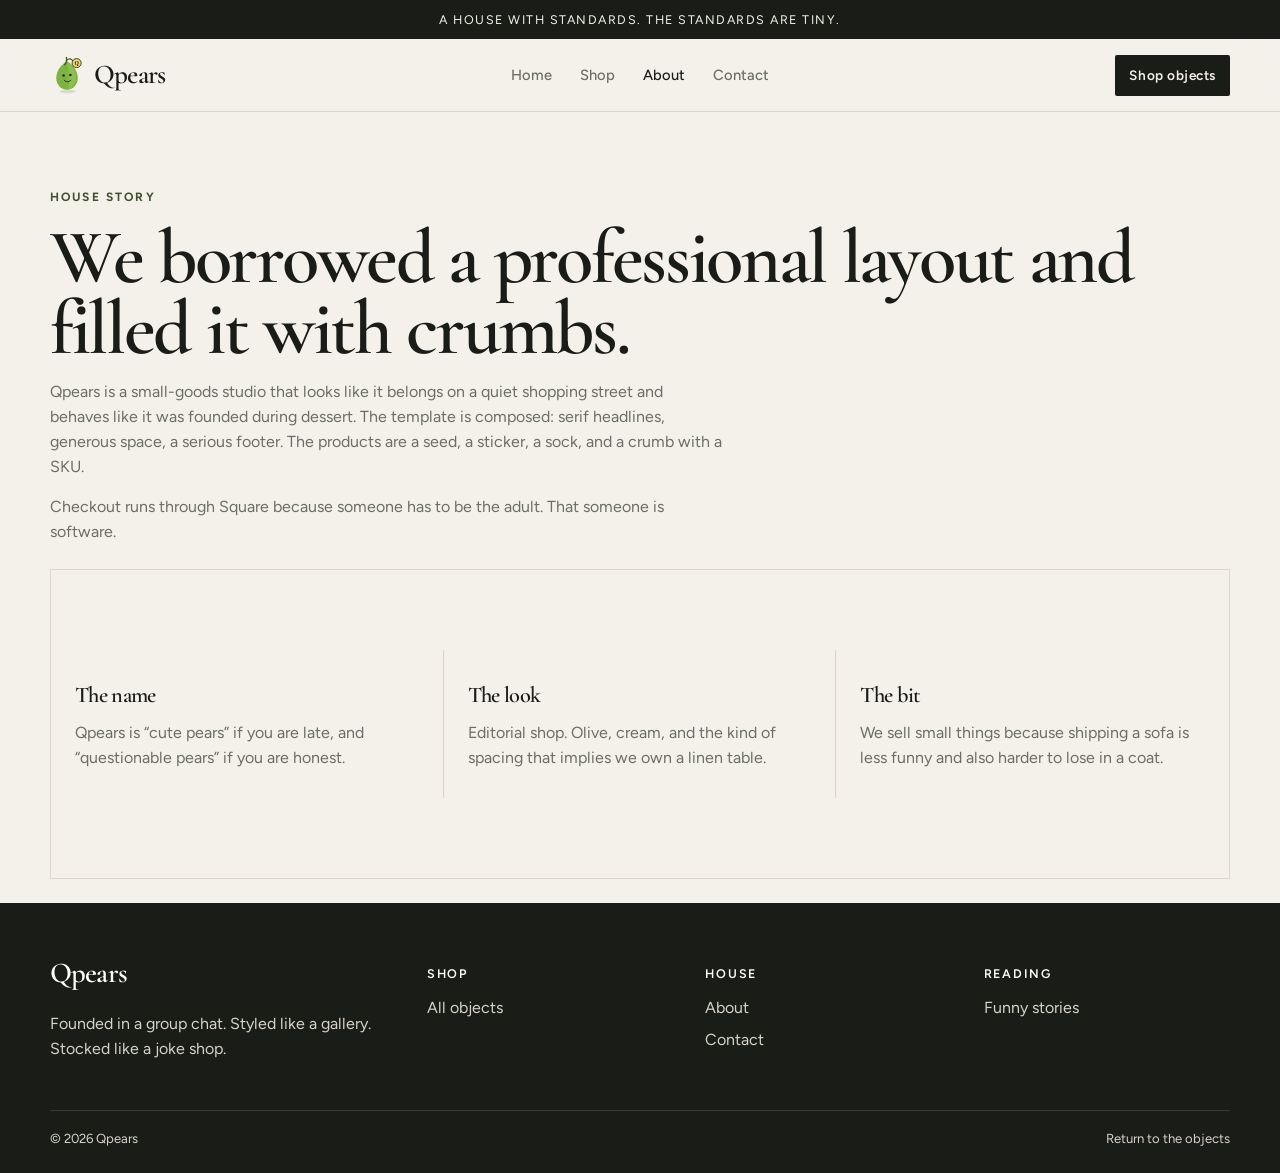
==== about.html @ 50240536 "Publish the Qpears static shop for GitHub Pages. The site is a public joke storefront with Square ch" ====
<!DOCTYPE html>
<html lang="en">
<head>
  <meta charset="UTF-8">
  <meta name="viewport" content="width=device-width, initial-scale=1">
  <title>About — Qpears</title>
  <link rel="preconnect" href="https://fonts.googleapis.com">
  <link rel="preconnect" href="https://fonts.gstatic.com" crossorigin>
  <link href="https://fonts.googleapis.com/css2?family=Cormorant+Garamond:wght@500;600;700&family=Figtree:wght@400;500;600;700&display=swap" rel="stylesheet">
  <link rel="stylesheet" href="styles.css">
</head>
<body>
  <div class="announce">A house with standards. The standards are tiny.</div>
  <header class="site-header">
    <div class="wrap header-inner">
      <a class="brand" href="index.html">
        <img src="assets/logo.svg" alt="">
        Qpears
      </a>
      <nav>
        <a href="index.html">Home</a>
        <a href="shop.html">Shop</a>
        <a href="about.html" aria-current="page">About</a>
        <a href="contact.html">Contact</a>
      </nav>
      <div class="header-actions">
        <a class="btn btn-primary btn-small" href="shop.html">Shop objects</a>
        <button class="nav-toggle" type="button" aria-label="Open menu">
          <span></span><span></span><span></span>
        </button>
      </div>
    </div>
  </header>

  <main class="wrap">
    <section class="page-hero">
      <p class="eyebrow">House story</p>
      <h1>We borrowed a professional layout and filled it with crumbs.</h1>
      <div class="prose">
        <p>Qpears is a small-goods studio that looks like it belongs on a quiet shopping street and behaves like it was founded during dessert. The template is composed: serif headlines, generous space, a serious footer. The products are a seed, a sticker, a sock, and a crumb with a SKU.</p>
        <p>Checkout runs through Square because someone has to be the adult. That someone is software.</p>
      </div>
    </section>

    <section class="section trust" style="border:1px solid var(--line)">
      <article>
        <h3>The name</h3>
        <p>Qpears is “cute pears” if you are late, and “questionable pears” if you are honest.</p>
      </article>
      <article>
        <h3>The look</h3>
        <p>Editorial shop. Olive, cream, and the kind of spacing that implies we own a linen table.</p>
      </article>
      <article>
        <h3>The bit</h3>
        <p>We sell small things because shipping a sofa is less funny and also harder to lose in a coat.</p>
      </article>
    </section>
  </main>

  <footer class="site-footer">
    <div class="wrap footer-grid">
      <div>
        <h2>Qpears</h2>
        <p>Founded in a group chat. Styled like a gallery. Stocked like a joke shop.</p>
      </div>
      <div>
        <h3>Shop</h3>
        <ul><li><a href="shop.html">All objects</a></li></ul>
      </div>
      <div>
        <h3>House</h3>
        <ul>
          <li><a href="about.html">About</a></li>
          <li><a href="contact.html">Contact</a></li>
        </ul>
      </div>
      <div>
        <h3>Reading</h3>
        <ul><li><a href="README.md">Funny stories</a></li></ul>
      </div>
    </div>
    <div class="wrap legal">
      <span>© 2026 Qpears</span>
      <a href="shop.html">Return to the objects</a>
    </div>
  </footer>
  <script src="shop.js"></script>
</body>
</html>
---- styles.css ----
:root {
  --bg: #f4f1eb;
  --surface: #fffcf7;
  --ink: #1a1c18;
  --muted: #6a6e64;
  --accent: #3d5330;
  --accent-soft: #e7eee0;
  --line: #ddd6c8;
  --gold: #c4a35a;
  --shadow: 0 20px 40px rgba(26, 28, 24, 0.06);
}

* { box-sizing: border-box; }
html { scroll-behavior: smooth; }
body {
  margin: 0;
  color: var(--ink);
  background: var(--bg);
  font-family: "Figtree", sans-serif;
  line-height: 1.55;
}

img { max-width: 100%; display: block; }
a { color: inherit; }
button, input, textarea { font: inherit; }
.wrap {
  width: min(1180px, calc(100% - 48px));
  margin: 0 auto;
}

.announce {
  background: var(--ink);
  color: #f4f1eb;
  font-size: 0.78rem;
  letter-spacing: 0.12em;
  text-transform: uppercase;
  text-align: center;
  padding: 10px 16px;
}

.site-header {
  position: sticky;
  top: 0;
  z-index: 20;
  background: rgba(244, 241, 235, 0.92);
  backdrop-filter: blur(16px);
  border-bottom: 1px solid var(--line);
}
.header-inner {
  display: grid;
  grid-template-columns: auto 1fr auto;
  align-items: center;
  gap: 24px;
  min-height: 72px;
}
.brand {
  display: flex;
  align-items: center;
  gap: 10px;
  text-decoration: none;
  font-family: "Cormorant Garamond", serif;
  font-size: 1.7rem;
  font-weight: 600;
  letter-spacing: -0.03em;
}
.brand img { width: 34px; height: 40px; }
nav {
  display: flex;
  justify-content: center;
  gap: 28px;
}
nav a {
  text-decoration: none;
  font-size: 0.92rem;
  font-weight: 500;
  color: var(--muted);
}
nav a:hover,
nav a[aria-current="page"] { color: var(--ink); }
.header-actions {
  display: flex;
  align-items: center;
  gap: 12px;
}
.nav-toggle {
  display: none;
  border: 1px solid var(--line);
  background: var(--surface);
  padding: 8px 10px;
  cursor: pointer;
}
.nav-toggle span {
  display: block;
  width: 16px;
  height: 1.5px;
  background: var(--ink);
  margin: 3px 0;
}

.btn {
  display: inline-flex;
  align-items: center;
  justify-content: center;
  gap: 8px;
  text-decoration: none;
  border: 0;
  cursor: pointer;
  border-radius: 2px;
  padding: 12px 18px;
  font-weight: 600;
  letter-spacing: 0.04em;
}
.btn-primary { background: var(--ink); color: var(--bg); }
.btn-primary:hover { background: var(--accent); }
.btn-ghost {
  background: transparent;
  box-shadow: inset 0 0 0 1px var(--ink);
}
.btn-ghost:hover { background: var(--accent-soft); }
.btn-small { padding: 10px 14px; font-size: 0.85rem; }

.hero {
  display: grid;
  grid-template-columns: 1.05fr 0.95fr;
  min-height: 72vh;
}
.hero-copy {
  display: flex;
  flex-direction: column;
  justify-content: center;
  padding: 72px 0;
  padding-right: 48px;
}
.eyebrow {
  font-size: 0.75rem;
  letter-spacing: 0.18em;
  text-transform: uppercase;
  color: var(--accent);
  font-weight: 700;
}
h1, h2, h3 { font-family: "Cormorant Garamond", serif; letter-spacing: -0.03em; font-weight: 600; }
h1 {
  font-size: clamp(2.8rem, 6vw, 5rem);
  line-height: 0.92;
  margin: 16px 0 18px;
}
.lede {
  font-size: 1.08rem;
  color: var(--muted);
  max-width: 34rem;
}
.actions { display: flex; gap: 12px; flex-wrap: wrap; margin-top: 28px; }
.hero-panel {
  background: var(--accent-soft);
  display: grid;
  place-items: center;
  padding: 48px;
  border-left: 1px solid var(--line);
}
.hero-panel figure {
  margin: 0;
  text-align: center;
}
.hero-panel img { width: min(280px, 70%); margin: 0 auto 16px; }
.hero-panel figcaption { color: var(--muted); font-size: 0.92rem; }

.section { padding: 80px 0; }
.section-head {
  display: flex;
  justify-content: space-between;
  align-items: end;
  gap: 16px;
  margin-bottom: 32px;
  padding-bottom: 16px;
  border-bottom: 1px solid var(--line);
}
.section-head p { margin: 0; color: var(--muted); max-width: 28rem; }
.section-head h2 { margin: 0 0 6px; font-size: 2.2rem; }

.grid {
  display: grid;
  grid-template-columns: repeat(4, 1fr);
  gap: 22px;
}
.product {
  background: var(--surface);
  display: flex;
  flex-direction: column;
  min-height: 100%;
}
.product-art {
  height: 220px;
  display: grid;
  place-items: center;
  overflow: hidden;
  border-bottom: 1px solid var(--line);
}
.product-art img { width: 140px; height: 140px; object-fit: contain; }
.art-gold { background: #efe4c8; }
.art-leaf { background: #e7eee0; }
.art-cream { background: #f3ece0; }
.art-coral { background: #f1e4dc; }
.product-body { padding: 16px 16px 18px; display: flex; flex-direction: column; gap: 8px; flex: 1; }
.product h3 { margin: 0; font-size: 1.35rem; }
.product p { margin: 0; color: var(--muted); font-size: 0.92rem; flex: 1; }
.product-meta {
  display: flex;
  justify-content: space-between;
  align-items: center;
  margin-top: 8px;
}
.price { font-weight: 700; }
.product .btn { width: 100%; margin-top: 10px; }

.trust {
  display: grid;
  grid-template-columns: repeat(3, 1fr);
  border-top: 1px solid var(--line);
  border-bottom: 1px solid var(--line);
}
.trust article {
  padding: 28px 24px;
  border-right: 1px solid var(--line);
}
.trust article:last-child { border-right: 0; }
.trust h3 { margin: 0 0 8px; font-size: 1.4rem; }
.trust p { margin: 0; color: var(--muted); }

.story {
  display: grid;
  grid-template-columns: 0.9fr 1.1fr;
  gap: 56px;
  align-items: center;
}
.story-panel {
  background: var(--ink);
  color: var(--bg);
  min-height: 320px;
  display: grid;
  place-items: center;
  text-align: center;
  padding: 40px;
}
.story-panel strong {
  display: block;
  font-family: "Cormorant Garamond", serif;
  font-size: 3rem;
  font-weight: 600;
}
.story-copy h2 { font-size: 2.4rem; margin-top: 0; }

.page-hero { padding: 64px 0 8px; }
.page-hero h1 { margin-bottom: 12px; }
.prose { max-width: 42rem; color: var(--muted); }
.prose code, .contact-card code {
  background: var(--accent-soft);
  padding: 1px 6px;
  font-size: 0.9em;
}

.shop-bar {
  display: flex;
  justify-content: space-between;
  color: var(--muted);
  font-size: 0.9rem;
  margin: 12px 0 24px;
}

.contact-grid {
  display: grid;
  grid-template-columns: 1fr 1fr;
  gap: 28px;
}
.contact-card, .contact-form {
  background: var(--surface);
  border: 1px solid var(--line);
  padding: 28px;
}
.contact-card a { color: var(--accent); font-weight: 700; }
.contact-form label {
  display: block;
  font-size: 0.82rem;
  letter-spacing: 0.08em;
  text-transform: uppercase;
  margin: 14px 0 6px;
}
.contact-form input, .contact-form textarea {
  width: 100%;
  border: 1px solid var(--line);
  background: #fff;
  padding: 12px;
}
.contact-form textarea { min-height: 120px; resize: vertical; }

.site-footer {
  background: var(--ink);
  color: #d7d3c8;
  padding: 48px 0 24px;
  margin-top: 24px;
}
.footer-grid {
  display: grid;
  grid-template-columns: 1.4fr 1fr 1fr 1fr;
  gap: 32px;
  padding-bottom: 32px;
  border-bottom: 1px solid rgba(255,255,255,0.12);
}
.site-footer h2 {
  color: #fff;
  margin: 0 0 8px;
  font-size: 1.8rem;
}
.site-footer h3 {
  color: #fff;
  font-family: "Figtree", sans-serif;
  font-size: 0.78rem;
  letter-spacing: 0.14em;
  text-transform: uppercase;
}
.site-footer a { text-decoration: none; }
.site-footer a:hover { color: #fff; }
.site-footer ul { list-style: none; padding: 0; margin: 0; display: grid; gap: 8px; }
.legal {
  display: flex;
  justify-content: space-between;
  gap: 16px;
  padding-top: 18px;
  font-size: 0.82rem;
}

@media (max-width: 960px) {
  .hero, .story, .contact-grid, .trust, .footer-grid { grid-template-columns: 1fr; }
  .hero-copy { padding: 48px 0; padding-right: 0; }
  .hero-panel { border-left: 0; border-top: 1px solid var(--line); }
  .grid { grid-template-columns: 1fr 1fr; }
  .trust article { border-right: 0; border-bottom: 1px solid var(--line); }
}
@media (max-width: 760px) {
  .nav-toggle { display: block; }
  nav {
    display: none;
    position: absolute;
    left: 0;
    right: 0;
    top: 100%;
    background: var(--bg);
    border-bottom: 1px solid var(--line);
    flex-direction: column;
    padding: 16px 24px 20px;
    gap: 12px;
  }
  body.nav-open nav { display: flex; }
  .header-inner { grid-template-columns: 1fr auto auto; position: relative; }
}
@media (max-width: 560px) {
  .wrap { width: min(1180px, calc(100% - 32px)); }
  .grid { grid-template-columns: 1fr; }
  .legal { flex-direction: column; }
}
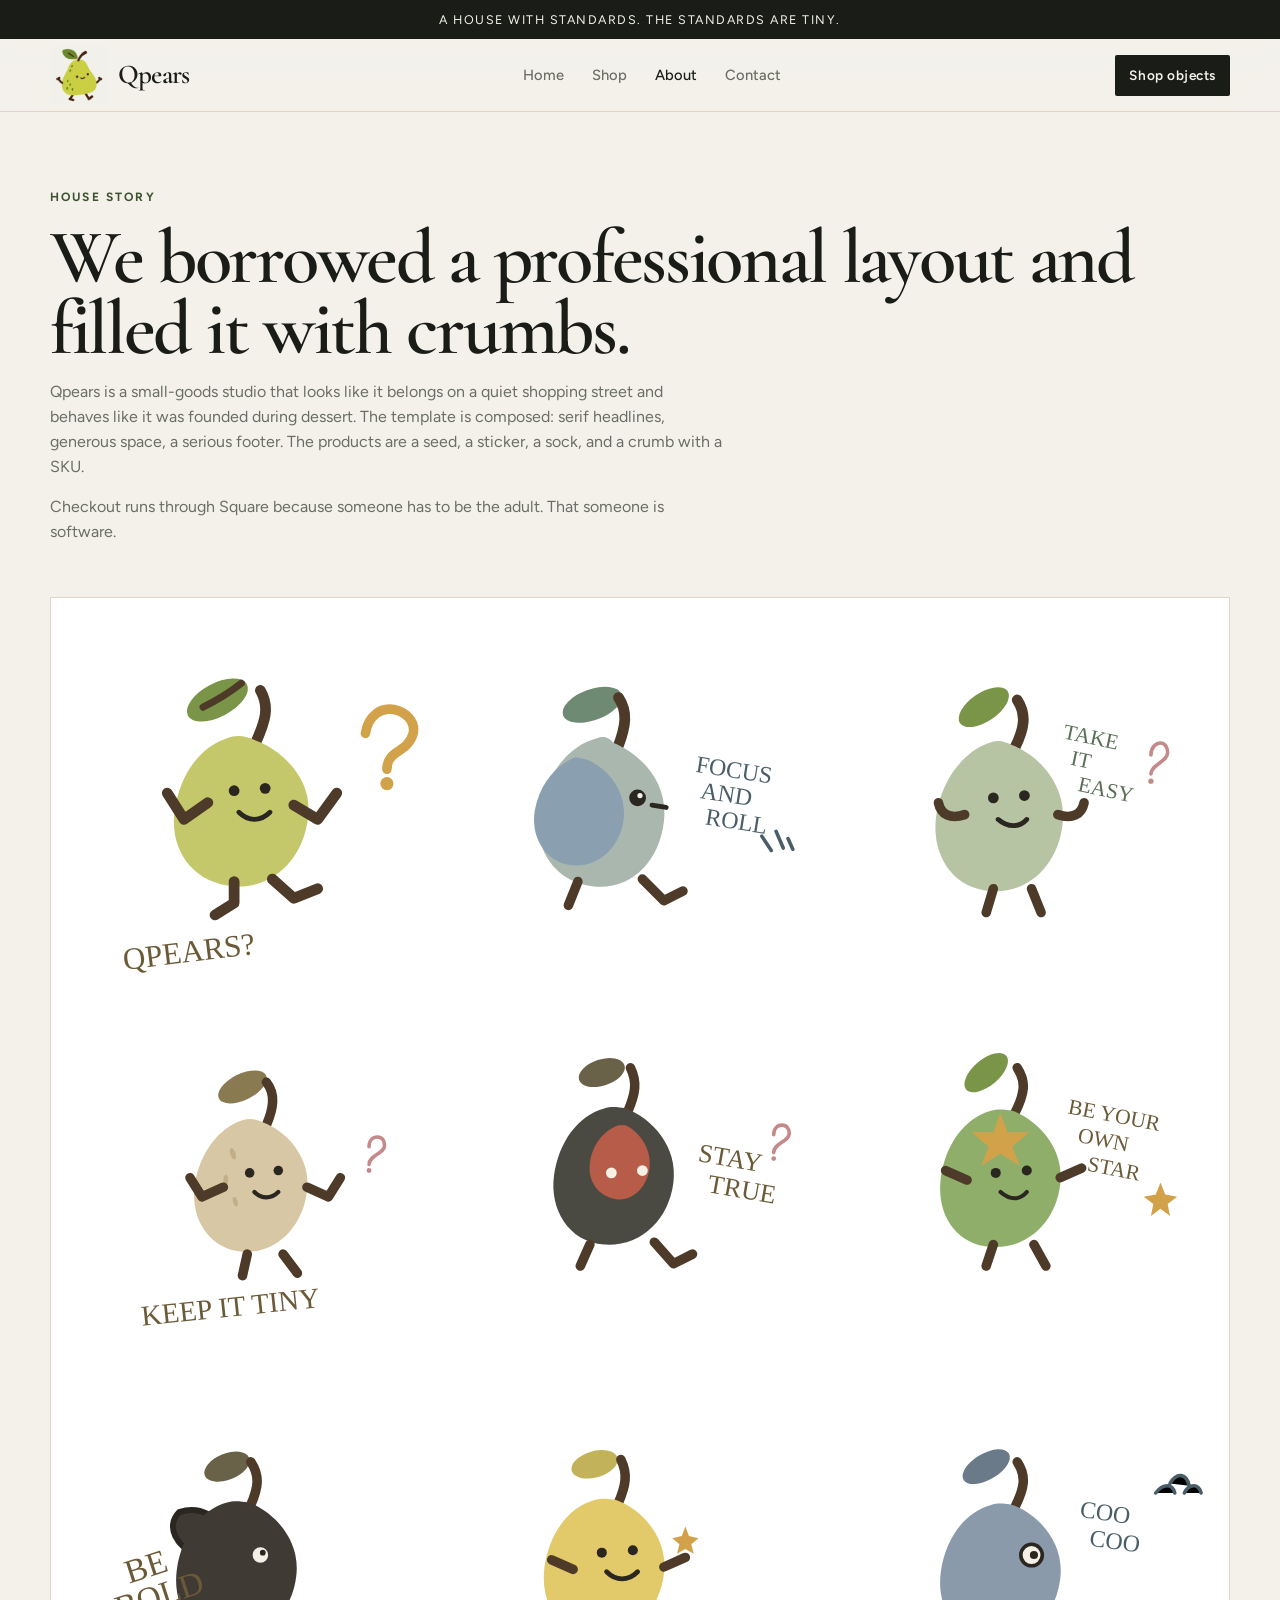
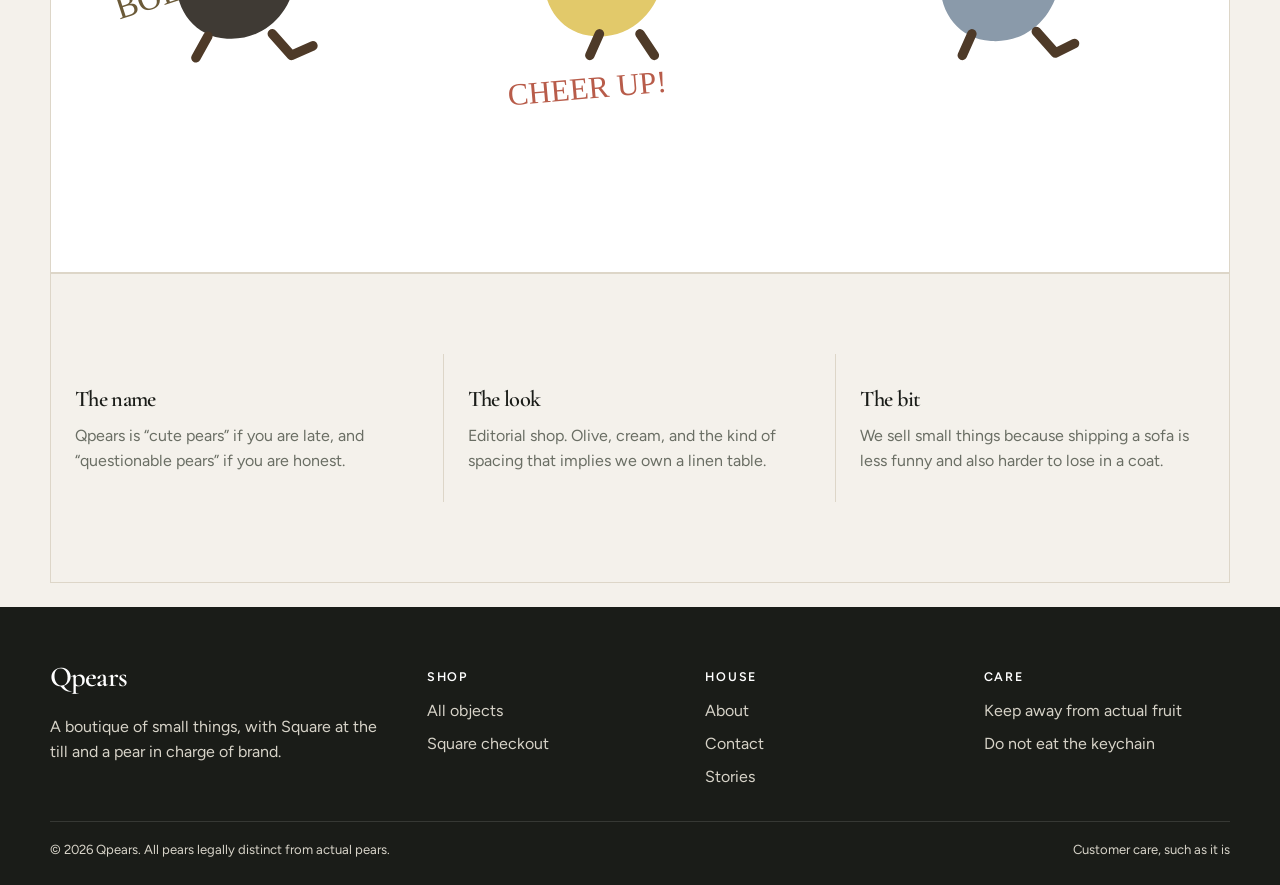
==== commit 88222588: "Add initial lookup" ====
--- a/about.html
+++ b/about.html
@@ -9,28 +9,8 @@
   <link href="https://fonts.googleapis.com/css2?family=Cormorant+Garamond:wght@500;600;700&family=Figtree:wght@400;500;600;700&display=swap" rel="stylesheet">
   <link rel="stylesheet" href="styles.css">
 </head>
-<body>
-  <div class="announce">A house with standards. The standards are tiny.</div>
-  <header class="site-header">
-    <div class="wrap header-inner">
-      <a class="brand" href="index.html">
-        <img src="assets/logo.svg" alt="">
-        Qpears
-      </a>
-      <nav>
-        <a href="index.html">Home</a>
-        <a href="shop.html">Shop</a>
-        <a href="about.html" aria-current="page">About</a>
-        <a href="contact.html">Contact</a>
-      </nav>
-      <div class="header-actions">
-        <a class="btn btn-primary btn-small" href="shop.html">Shop objects</a>
-        <button class="nav-toggle" type="button" aria-label="Open menu">
-          <span></span><span></span><span></span>
-        </button>
-      </div>
-    </div>
-  </header>
+<body data-page="about" data-announce="A house with standards. The standards are tiny.">
+  <div data-layout="header"></div>
 
   <main class="wrap">
     <section class="page-hero">
@@ -41,6 +21,10 @@
         <p>Checkout runs through Square because someone has to be the adult. That someone is software.</p>
       </div>
     </section>
+
+    <figure class="sticker-sheet">
+      <img src="assets/pear-stickers.svg" alt="Nine silly pear mascots in a sticker grid with handwritten captions">
+    </figure>
 
     <section class="section trust" style="border:1px solid var(--line)">
       <article>
@@ -58,33 +42,8 @@
     </section>
   </main>
 
-  <footer class="site-footer">
-    <div class="wrap footer-grid">
-      <div>
-        <h2>Qpears</h2>
-        <p>Founded in a group chat. Styled like a gallery. Stocked like a joke shop.</p>
-      </div>
-      <div>
-        <h3>Shop</h3>
-        <ul><li><a href="shop.html">All objects</a></li></ul>
-      </div>
-      <div>
-        <h3>House</h3>
-        <ul>
-          <li><a href="about.html">About</a></li>
-          <li><a href="contact.html">Contact</a></li>
-        </ul>
-      </div>
-      <div>
-        <h3>Reading</h3>
-        <ul><li><a href="README.md">Funny stories</a></li></ul>
-      </div>
-    </div>
-    <div class="wrap legal">
-      <span>© 2026 Qpears</span>
-      <a href="shop.html">Return to the objects</a>
-    </div>
-  </footer>
-  <script src="shop.js"></script>
+  <div data-layout="footer"></div>
+  <script src="js/config.js"></script>
+  <script src="js/layout.js"></script>
 </body>
 </html>
--- a/styles.css
+++ b/styles.css
@@ -1,3 +1,18 @@
+/*
+  Qpears storefront skeleton
+  --------------------------
+  1. Tokens     :root
+  2. Reset      body, images, links
+  3. Layout     .wrap, header, footer, grids
+  4. Components .btn, .product, forms
+  5. Pages      hero, shop, contact
+  6. Responsive media queries
+
+  Content lives in the HTML pages.
+  Shared chrome lives in js/layout.js.
+  Products and Square URL live in js/config.js.
+*/
+
 :root {
   --bg: #f4f1eb;
   --surface: #fffcf7;
@@ -63,7 +78,12 @@
   font-weight: 600;
   letter-spacing: -0.03em;
 }
-.brand img { width: 34px; height: 40px; }
+.brand img {
+  width: 58px;
+  height: 58px;
+  object-fit: contain;
+  mix-blend-mode: multiply;
+}
 nav {
   display: flex;
   justify-content: center;
@@ -161,7 +181,12 @@
   margin: 0;
   text-align: center;
 }
-.hero-panel img { width: min(280px, 70%); margin: 0 auto 16px; }
+.hero-panel img {
+  width: min(360px, 86%);
+  margin: 0 auto 16px;
+  object-fit: contain;
+  mix-blend-mode: multiply;
+}
 .hero-panel figcaption { color: var(--muted); font-size: 0.92rem; }
 
 .section { padding: 80px 0; }
@@ -189,17 +214,18 @@
   min-height: 100%;
 }
 .product-art {
-  height: 220px;
+  height: 240px;
   display: grid;
   place-items: center;
   overflow: hidden;
   border-bottom: 1px solid var(--line);
-}
-.product-art img { width: 140px; height: 140px; object-fit: contain; }
-.art-gold { background: #efe4c8; }
-.art-leaf { background: #e7eee0; }
-.art-cream { background: #f3ece0; }
-.art-coral { background: #f1e4dc; }
+  background: #fff;
+}
+.product-art img { width: 180px; height: 180px; object-fit: contain; }
+.art-gold,
+.art-leaf,
+.art-cream,
+.art-coral { background: #fff; }
 .product-body { padding: 16px 16px 18px; display: flex; flex-direction: column; gap: 8px; flex: 1; }
 .product h3 { margin: 0; font-size: 1.35rem; }
 .product p { margin: 0; color: var(--muted); font-size: 0.92rem; flex: 1; }
@@ -241,6 +267,19 @@
   text-align: center;
   padding: 40px;
 }
+.story-panel-art {
+  background: #fff;
+  padding: 12px;
+  border: 1px solid var(--line);
+}
+.story-panel-art img { width: 100%; height: auto; }
+.sticker-sheet {
+  margin: 28px 0 0;
+  background: #fff;
+  border: 1px solid var(--line);
+  padding: 16px;
+}
+.sticker-sheet img { width: 100%; height: auto; display: block; }
 .story-panel strong {
   display: block;
   font-family: "Cormorant Garamond", serif;
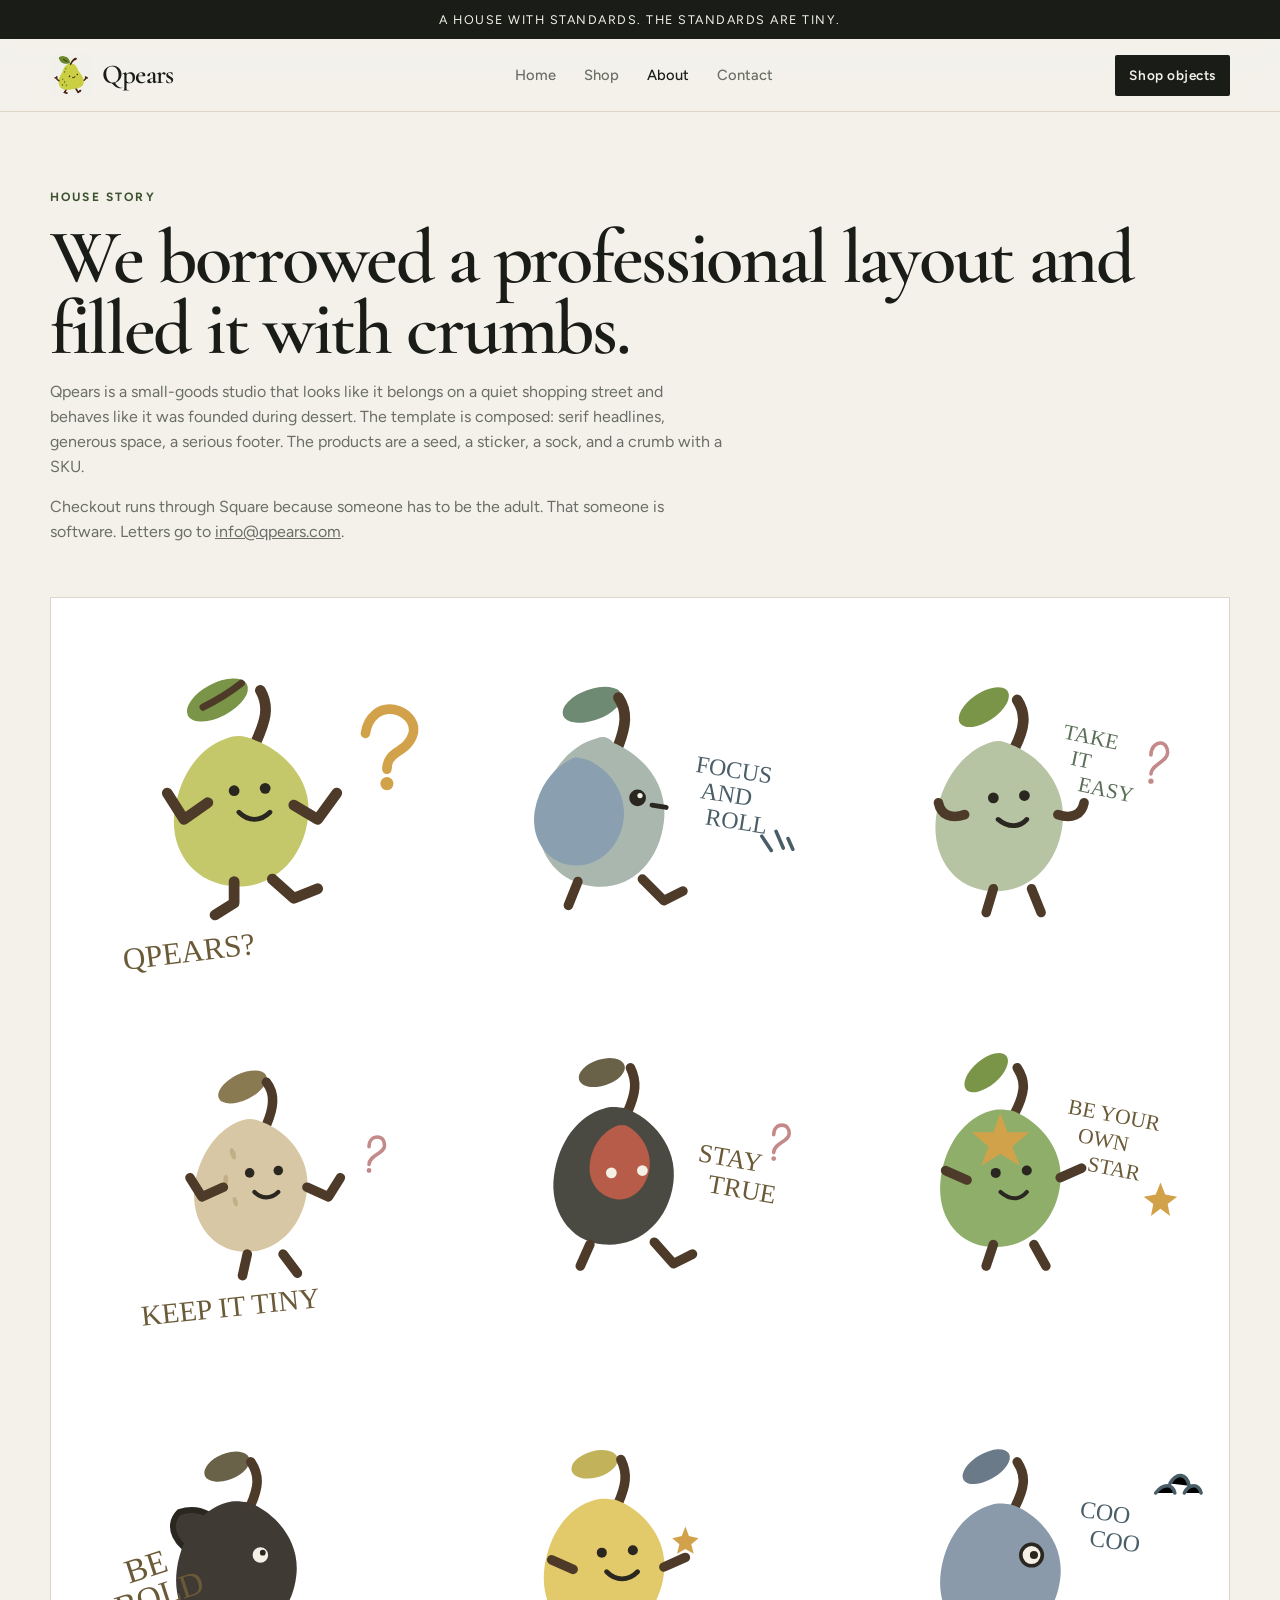
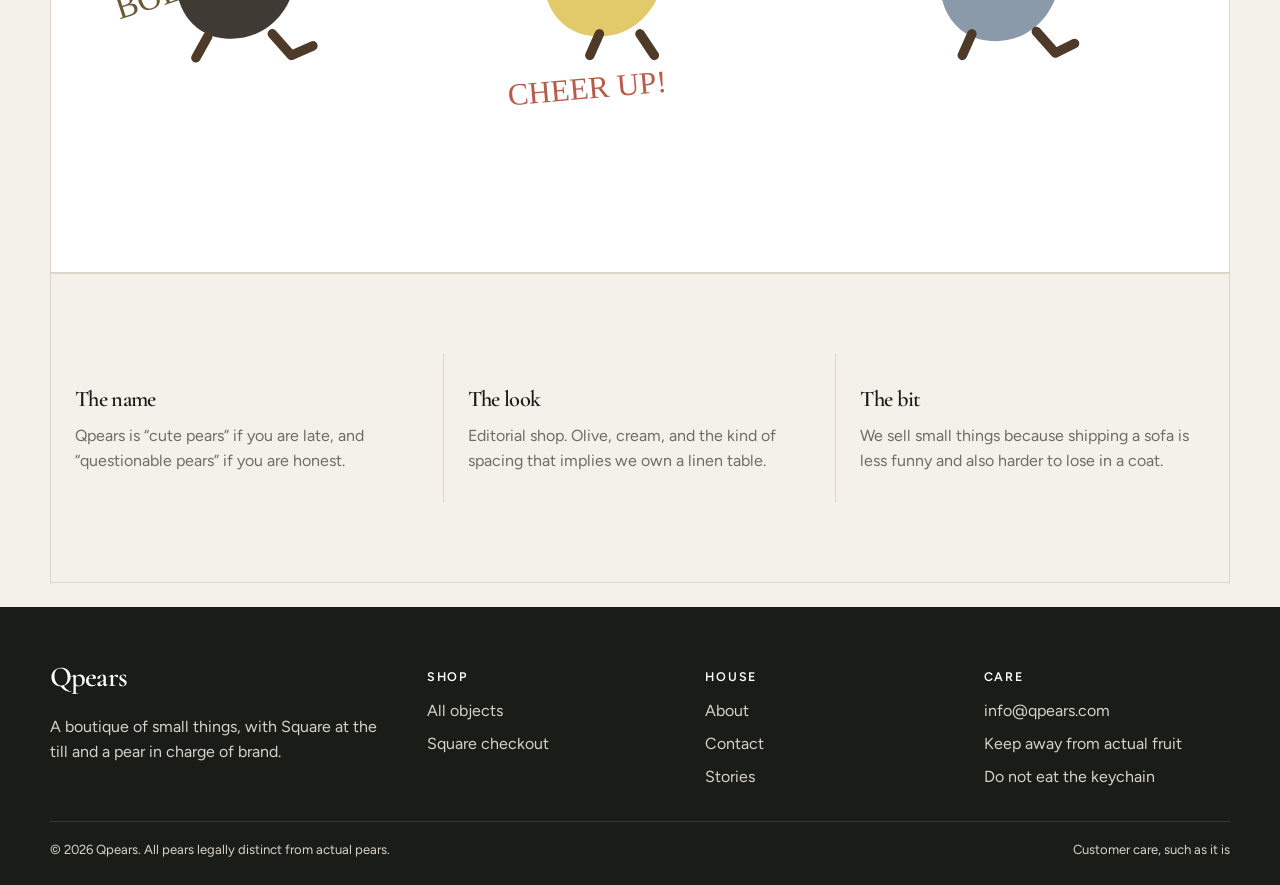
==== commit cb4201cd: "Show info@qpears.com as the public company address. Co-authored-by: Cursor <cursoragent@cursor.com>" ====
--- a/about.html
+++ b/about.html
@@ -18,7 +18,7 @@
       <h1>We borrowed a professional layout and filled it with crumbs.</h1>
       <div class="prose">
         <p>Qpears is a small-goods studio that looks like it belongs on a quiet shopping street and behaves like it was founded during dessert. The template is composed: serif headlines, generous space, a serious footer. The products are a seed, a sticker, a sock, and a crumb with a SKU.</p>
-        <p>Checkout runs through Square because someone has to be the adult. That someone is software.</p>
+        <p>Checkout runs through Square because someone has to be the adult. That someone is software. Letters go to <a data-email href="mailto:info@qpears.com">info@qpears.com</a>.</p>
       </div>
     </section>
 
--- a/styles.css
+++ b/styles.css
@@ -35,7 +35,7 @@
   line-height: 1.55;
 }
 
-img { max-width: 100%; display: block; }
+img { max-width: 100%; height: auto; display: block; }
 a { color: inherit; }
 button, input, textarea { font: inherit; }
 .wrap {
@@ -63,15 +63,17 @@
 }
 .header-inner {
   display: grid;
-  grid-template-columns: auto 1fr auto;
+  grid-template-columns: minmax(0, auto) minmax(0, 1fr) auto;
   align-items: center;
   gap: 24px;
   min-height: 72px;
+  min-width: 0;
 }
 .brand {
   display: flex;
   align-items: center;
   gap: 10px;
+  min-width: 0;
   text-decoration: none;
   font-family: "Cormorant Garamond", serif;
   font-size: 1.7rem;
@@ -79,8 +81,11 @@
   letter-spacing: -0.03em;
 }
 .brand img {
-  width: 58px;
-  height: 58px;
+  width: 42px;
+  height: 42px;
+  max-width: 42px;
+  max-height: 42px;
+  flex: 0 0 42px;
   object-fit: contain;
   mix-blend-mode: multiply;
 }
@@ -141,8 +146,9 @@
 
 .hero {
   display: grid;
-  grid-template-columns: 1.05fr 0.95fr;
+  grid-template-columns: minmax(0, 1.05fr) minmax(0, 0.95fr);
   min-height: 72vh;
+  overflow: hidden;
 }
 .hero-copy {
   display: flex;
@@ -176,13 +182,23 @@
   place-items: center;
   padding: 48px;
   border-left: 1px solid var(--line);
+  min-width: 0;
+  min-height: 0;
+  overflow: hidden;
 }
 .hero-panel figure {
   margin: 0;
+  width: 100%;
+  max-width: 360px;
   text-align: center;
+  overflow: hidden;
 }
 .hero-panel img {
-  width: min(360px, 86%);
+  display: block;
+  width: 100%;
+  height: auto;
+  max-width: 100%;
+  max-height: min(360px, 50vh);
   margin: 0 auto 16px;
   object-fit: contain;
   mix-blend-mode: multiply;
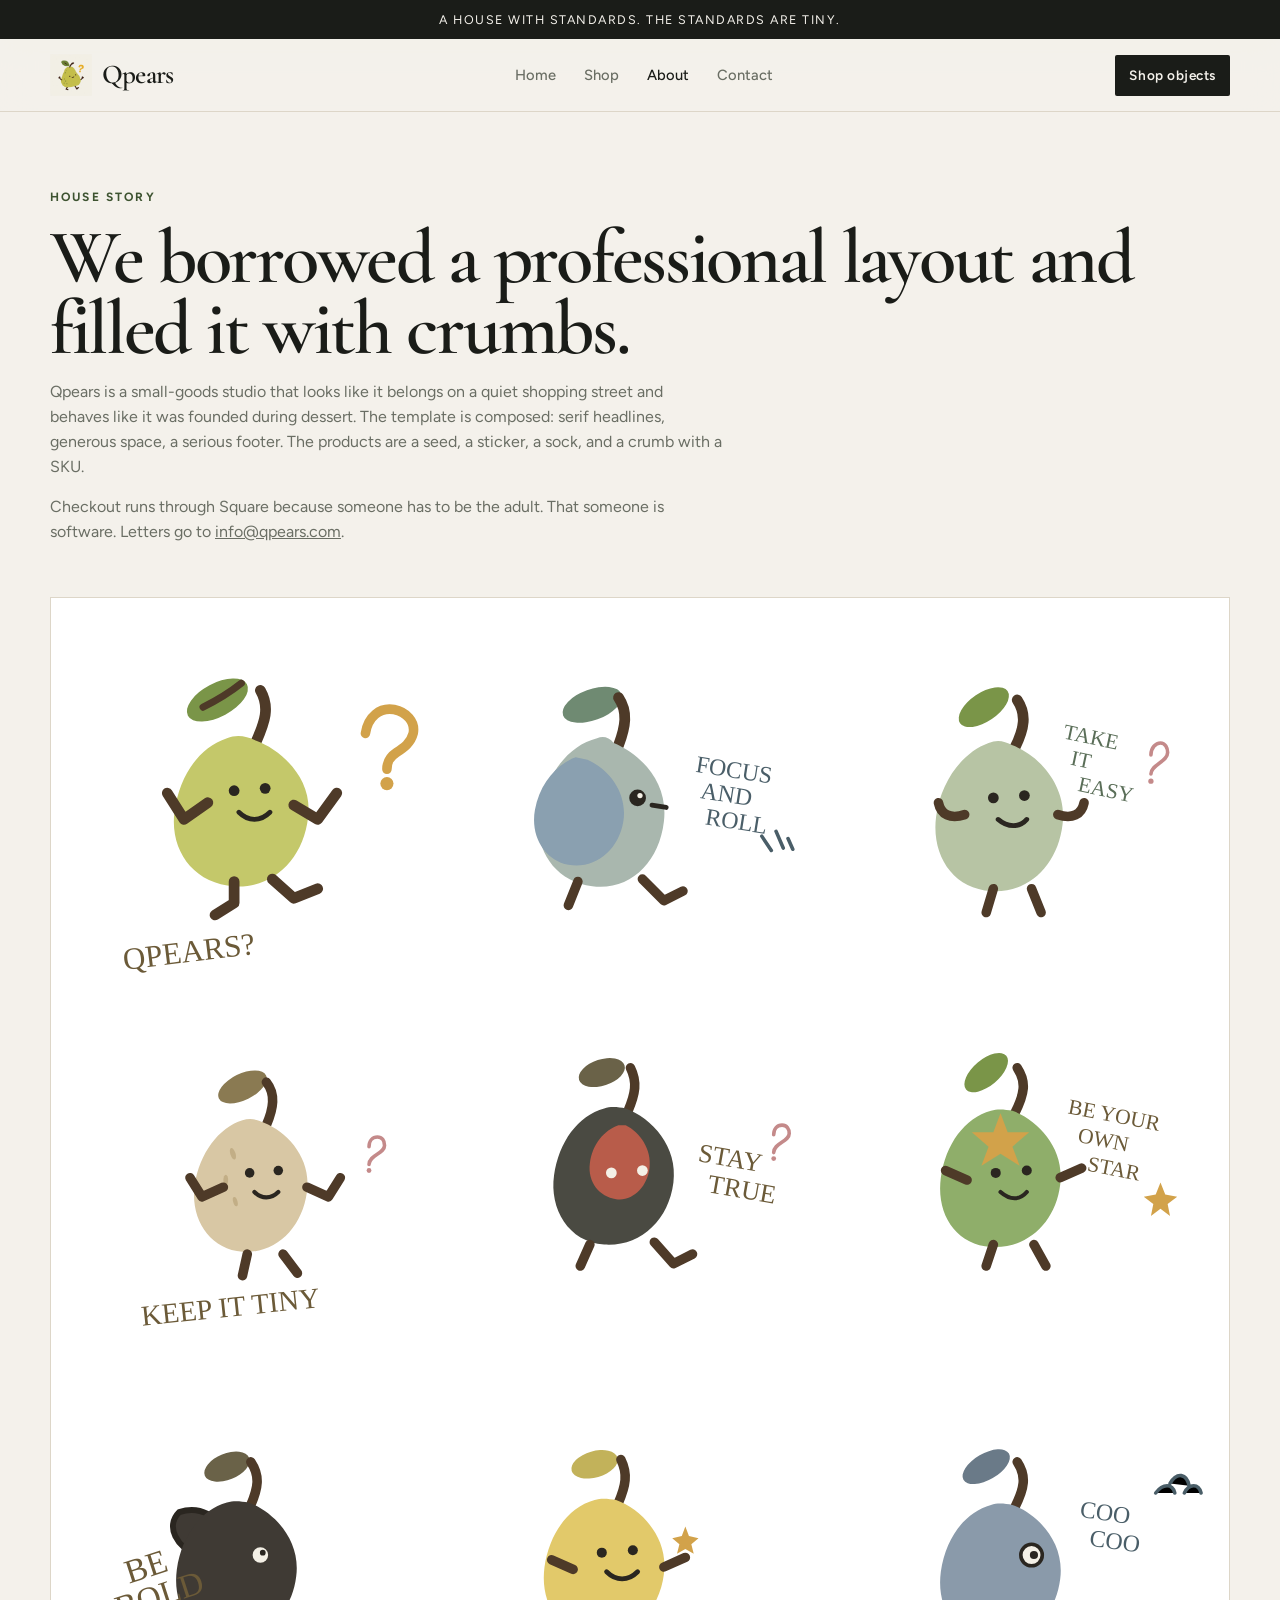
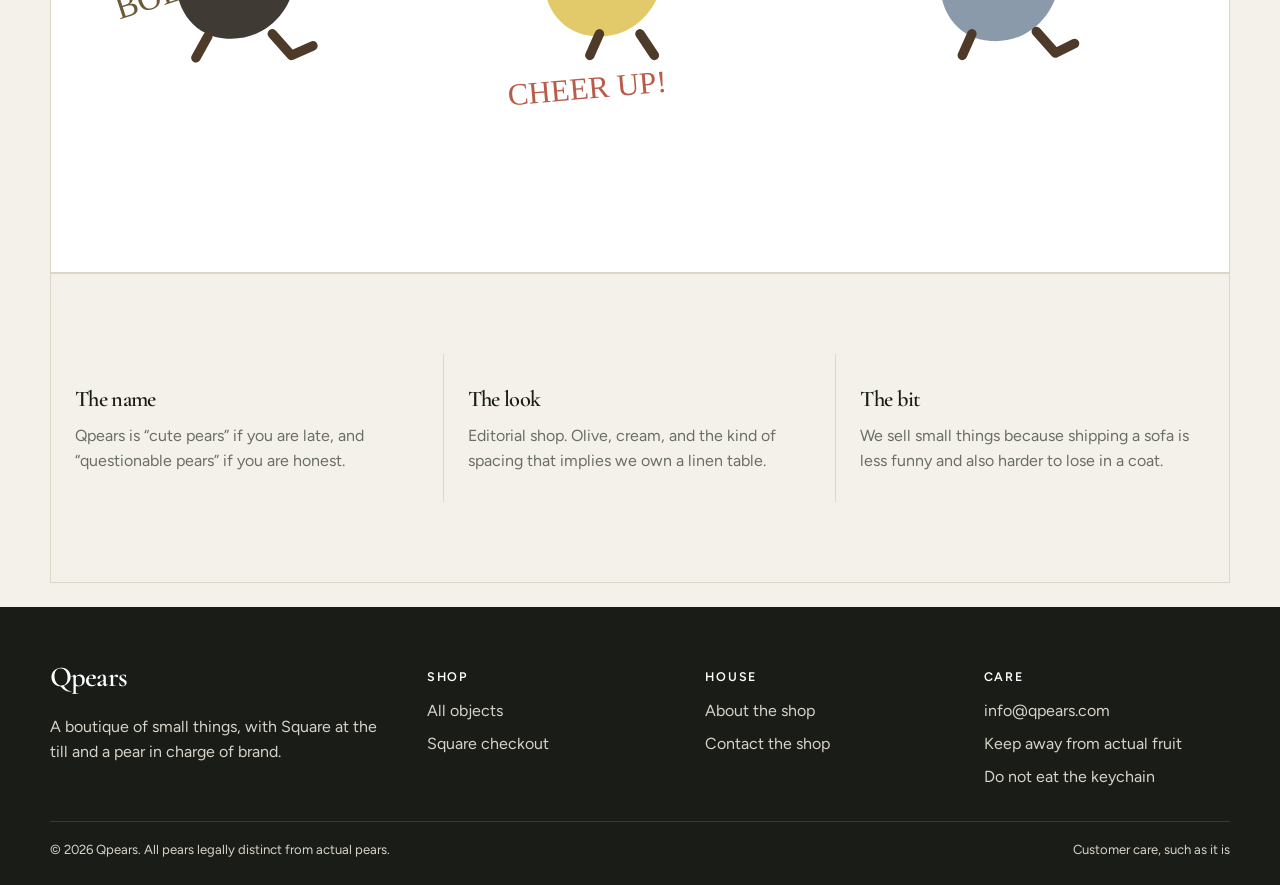
==== commit 3a759b0a: "md seo ranking" ====
--- a/about.html
+++ b/about.html
@@ -3,7 +3,10 @@
 <head>
   <meta charset="UTF-8">
   <meta name="viewport" content="width=device-width, initial-scale=1">
-  <title>About — Qpears</title>
+  <title>About the house — Qpears</title>
+  <meta name="description" content="Qpears is a small-goods shop with a quiet layout and unserious inventory. How the name, the look, and Square checkout came to be.">
+  <link rel="canonical" href="https://qpears.com/about.html">
+  <link rel="icon" href="assets/favicon.png" type="image/png" sizes="192x192">
   <link rel="preconnect" href="https://fonts.googleapis.com">
   <link rel="preconnect" href="https://fonts.gstatic.com" crossorigin>
   <link href="https://fonts.googleapis.com/css2?family=Cormorant+Garamond:wght@500;600;700&family=Figtree:wght@400;500;600;700&display=swap" rel="stylesheet">
